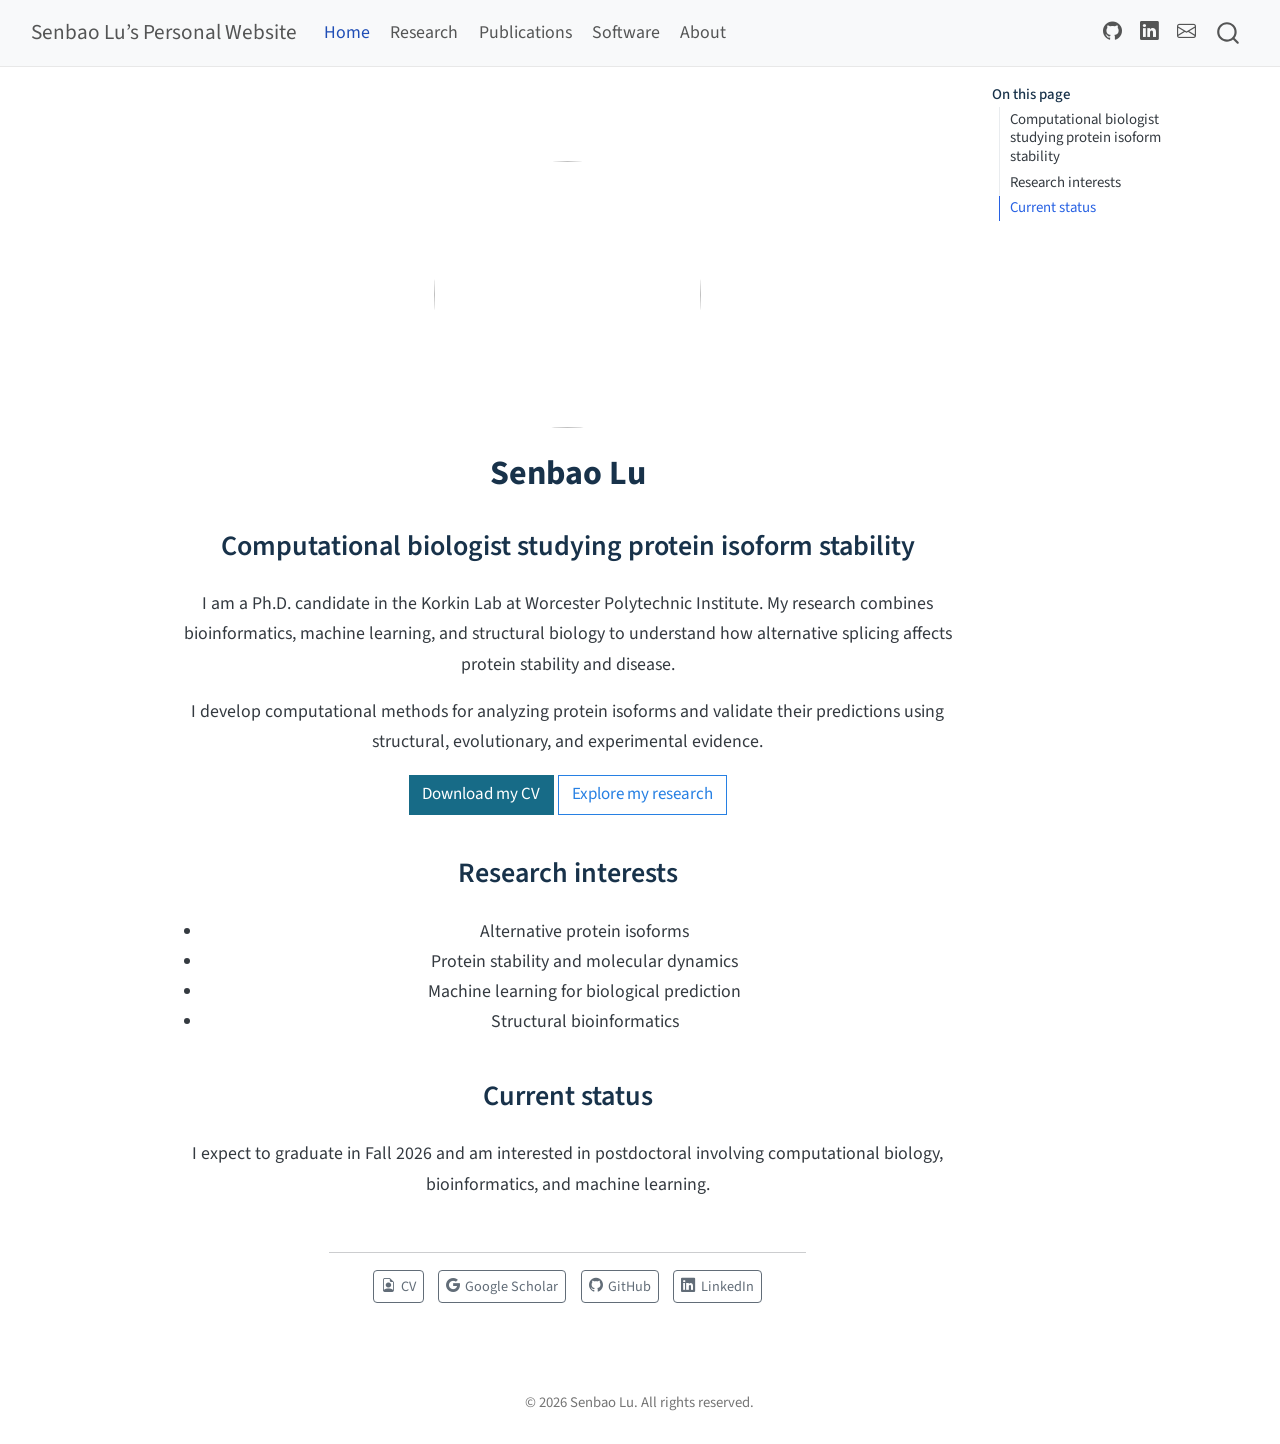
==== docs/index.html @ 3e4ff196 "Create initial personal website" ====
<!DOCTYPE html>
<html xmlns="http://www.w3.org/1999/xhtml" lang="en" xml:lang="en"><head>

<meta charset="utf-8">
<meta name="generator" content="quarto-1.10.18">

<meta name="viewport" content="width=device-width, initial-scale=1.0, user-scalable=yes">


<title>Senbao Lu – Senbao Lu’s Personal Website</title>
<style>
/* Default styles provided by pandoc.
** See https://pandoc.org/MANUAL.html#variables-for-html for config info.
*/
span.smallcaps{font-variant: small-caps;}
div.columns{display: flex; gap: 1.5em;}
div.column{flex: auto;}
@media screen {
div.columns{gap: min(4vw, 1.5em);}
div.column{overflow-x: auto;}
}
div.hanging-indent{margin-left: 1.5em; text-indent: -1.5em;}
ul.task-list{list-style: none;}
ul.task-list li input[type="checkbox"] {
  width: 0.8em;
  margin: 0 0.8em 0.2em -1em; /* quarto-specific, see https://github.com/quarto-dev/quarto-cli/issues/4556 */ 
  vertical-align: middle;
}
</style>


<script src="site_libs/quarto-nav/quarto-nav.js"></script>
<script src="site_libs/quarto-nav/headroom.min.js"></script>
<script src="site_libs/clipboard/clipboard.min.js"></script>
<script src="site_libs/quarto-search/autocomplete.umd.js"></script>
<script src="site_libs/quarto-search/fuse.min.js"></script>
<script src="site_libs/quarto-search/quarto-search.js"></script>
<meta name="quarto:offset" content="./">
<script src="site_libs/quarto-html/quarto.js" type="module"></script>
<script src="site_libs/quarto-html/tabsets/tabsets.js" type="module"></script>
<script src="site_libs/quarto-html/popper.min.js"></script>
<script src="site_libs/quarto-html/tippy.umd.min.js"></script>
<link href="site_libs/quarto-html/tippy.css" rel="stylesheet">
<link href="site_libs/quarto-html/quarto-syntax-highlighting-64a204ab8560d761af7679ceaba22944.css" rel="stylesheet" id="quarto-text-highlighting-styles">
<script src="site_libs/bootstrap/bootstrap.min.js"></script>
<link href="site_libs/bootstrap/bootstrap-icons.css" rel="stylesheet">
<link href="site_libs/bootstrap/bootstrap-445b8638c3d06994fee0907d791121c4.min.css" rel="stylesheet" append-hash="true" id="quarto-bootstrap" data-mode="light">
<script id="quarto-search-options" type="application/json">{
  "location": "navbar",
  "copy-button": false,
  "collapse-after": 3,
  "panel-placement": "end",
  "type": "overlay",
  "limit": 50,
  "keyboard-shortcut": [
    "f",
    "/",
    "s"
  ],
  "show-item-context": false,
  "language": {
    "search-no-results-text": "No results",
    "search-matching-documents-text": "matching documents",
    "search-copy-link-title": "Copy link to search",
    "search-hide-matches-text": "Hide additional matches",
    "search-more-match-text": "more match in this document",
    "search-more-matches-text": "more matches in this document",
    "search-clear-button-title": "Clear",
    "search-text-placeholder": "",
    "search-detached-cancel-button-title": "Cancel",
    "search-submit-button-title": "Submit",
    "search-label": "Search"
  }
}</script>
<style>html{ scroll-behavior: smooth; }</style>


<link rel="stylesheet" href="styles.css">
</head>

<body class="nav-fixed quarto-light">

<div id="quarto-search-results"></div>
  <header id="quarto-header" class="headroom fixed-top">
    <nav class="navbar navbar-expand-lg " data-bs-theme="dark">
      <div class="navbar-container container-fluid">
      <div class="navbar-brand-container mx-auto">
    <a class="navbar-brand" href="./index.html">
    <span class="navbar-title">Senbao Lu’s Personal Website</span>
    </a>
  </div>
            <div id="quarto-search" class="" title="Search"></div>
          <button class="navbar-toggler" type="button" data-bs-toggle="collapse" data-bs-target="#navbarCollapse" aria-controls="navbarCollapse" role="menu" aria-expanded="false" aria-label="Toggle navigation" onclick="if (window.quartoToggleHeadroom) { window.quartoToggleHeadroom(); }">
  <span class="navbar-toggler-icon"></span>
</button>
          <div class="collapse navbar-collapse" id="navbarCollapse">
            <ul class="navbar-nav navbar-nav-scroll me-auto">
  <li class="nav-item">
    <a class="nav-link active" href="./index.html" aria-current="page"> 
<span class="menu-text">Home</span></a>
  </li>  
  <li class="nav-item">
    <a class="nav-link" href="./research.html"> 
<span class="menu-text">Research</span></a>
  </li>  
  <li class="nav-item">
    <a class="nav-link" href="./publications.html"> 
<span class="menu-text">Publications</span></a>
  </li>  
  <li class="nav-item">
    <a class="nav-link" href="./software.html"> 
<span class="menu-text">Software</span></a>
  </li>  
  <li class="nav-item">
    <a class="nav-link" href="./about.html"> 
<span class="menu-text">About</span></a>
  </li>  
</ul>
            <ul class="navbar-nav navbar-nav-scroll ms-auto">
  <li class="nav-item compact">
    <a class="nav-link" href="https://github.com/samlux"> <i class="bi bi-github" role="img">
</i> 
<span class="menu-text"></span></a>
  </li>  
  <li class="nav-item compact">
    <a class="nav-link" href="https://www.linkedin.com/in/senbaolu"> <i class="bi bi-linkedin" role="img">
</i> 
<span class="menu-text"></span></a>
  </li>  
  <li class="nav-item compact">
    <a class="nav-link" href="mailto:slu3@wpi.edu"> <i class="bi bi-envelope" role="img">
</i> 
<span class="menu-text"></span></a>
  </li>  
</ul>
          </div> <!-- /navcollapse -->
            <div class="quarto-navbar-tools">
</div>
      </div> <!-- /container-fluid -->
    </nav>
</header>
<!-- content -->
<div id="quarto-content" class="quarto-container page-columns page-rows-contents page-layout-article page-navbar">
<!-- sidebar -->
<!-- margin-sidebar -->
    <div id="quarto-margin-sidebar" class="sidebar margin-sidebar">
        <nav id="TOC" role="doc-toc" class="toc-active">
    <h2 id="toc-title">On this page</h2>
  <ul>
  <li><a href="#computational-biologist-studying-protein-isoform-stability" id="toc-computational-biologist-studying-protein-isoform-stability" class="nav-link active" data-scroll-target="#computational-biologist-studying-protein-isoform-stability">Computational biologist studying protein isoform stability</a></li>
  <li><a href="#research-interests" id="toc-research-interests" class="nav-link" data-scroll-target="#research-interests">Research interests</a></li>
  <li><a href="#current-status" id="toc-current-status" class="nav-link" data-scroll-target="#current-status">Current status</a></li>
  </ul>
</nav>
    </div>
<!-- main -->
<div class="quarto-about-jolla">
  <img src="images/headshot.jpg" class="about-image
  round " style="height: 15em; width: 15em;">
 <header id="title-block-header" class="quarto-title-block default">
<div class="quarto-title">
<h1 class="title">Senbao Lu</h1>
</div>
<div class="quarto-title-meta">
  </div>
</header><main class="content" id="quarto-document-content">

<section id="computational-biologist-studying-protein-isoform-stability" class="level2">
<h2 data-anchor-id="computational-biologist-studying-protein-isoform-stability">Computational biologist studying protein isoform stability</h2>
<p>I am a Ph.D.&nbsp;candidate in the Korkin Lab at Worcester Polytechnic Institute. My research combines bioinformatics, machine learning, and structural biology to understand how alternative splicing affects protein stability and disease.</p>
<p>I develop computational methods for analyzing protein isoforms and validate their predictions using structural, evolutionary, and experimental evidence.</p>
<p><a href="files/SenbaoLu_CV.pdf" class="btn btn-primary">Download my CV</a> <a href="./research.html" class="btn btn-outline-primary">Explore my research</a></p>
</section>
<section id="research-interests" class="level2">
<h2 data-anchor-id="research-interests">Research interests</h2>
<ul>
<li>Alternative protein isoforms</li>
<li>Protein stability and molecular dynamics</li>
<li>Machine learning for biological prediction</li>
<li>Structural bioinformatics</li>
</ul>
</section>
<section id="current-status" class="level2">
<h2 data-anchor-id="current-status">Current status</h2>
<p>I expect to graduate in Fall 2026 and am interested in postdoctoral involving computational biology, bioinformatics, and machine learning.</p>


</section>
</main> 
  <hr class="about-sep">
   <div class="about-links">
  <a href="/files/SenbaoLu_CV.pdf" class="about-link" rel="" target="">
    <i class="bi bi-file-earmark-person"></i>
     <span class="about-link-text">CV</span>
  </a>
  <a href="https://scholar.google.com/citations?user=M4q8jucAAAAJ&amp;hl=en" class="about-link" rel="" target="">
    <i class="bi bi-google"></i>
     <span class="about-link-text">Google Scholar</span>
  </a>
  <a href="https://github.com/samlux" class="about-link" rel="" target="">
    <i class="bi bi-github"></i>
     <span class="about-link-text">GitHub</span>
  </a>
  <a href="https://www.linkedin.com/in/senbaolu" class="about-link" rel="" target="">
    <i class="bi bi-linkedin"></i>
     <span class="about-link-text">LinkedIn</span>
  </a>
</div>
</div>
 <!-- /main -->
<script id="quarto-html-after-body" type="application/javascript">
  window.document.addEventListener("DOMContentLoaded", function (event) {
    const isCodeAnnotation = (el) => {
      for (const clz of el.classList) {
        if (clz.startsWith('code-annotation-')) {                     
          return true;
        }
      }
      return false;
    }
    const onCopySuccess = function(e) {
      // button target
      const button = e.trigger;
      // don't keep focus
      button.blur();
      // flash "checked"
      button.classList.add('code-copy-button-checked');
      var currentTitle = button.getAttribute("title");
      button.setAttribute("title", "Copied!");
      let tooltip;
      if (window.bootstrap) {
        button.setAttribute("data-bs-toggle", "tooltip");
        button.setAttribute("data-bs-placement", "left");
        button.setAttribute("data-bs-title", "Copied!");
        tooltip = new bootstrap.Tooltip(button, 
          { trigger: "manual", 
            customClass: "code-copy-button-tooltip",
            offset: [0, -8]});
        tooltip.show();    
      }
      setTimeout(function() {
        if (tooltip) {
          tooltip.hide();
          button.removeAttribute("data-bs-title");
          button.removeAttribute("data-bs-toggle");
          button.removeAttribute("data-bs-placement");
        }
        button.setAttribute("title", currentTitle);
        button.classList.remove('code-copy-button-checked');
      }, 1000);
      // clear code selection
      e.clearSelection();
    }
    const getTextToCopy = function(trigger) {
      const outerScaffold = trigger.parentElement.cloneNode(true);
      const codeEl = outerScaffold.querySelector('code');
      for (const childEl of codeEl.children) {
        if (isCodeAnnotation(childEl)) {
          childEl.remove();
        }
      }
      return codeEl.innerText;
    }
    const clipboard = new window.ClipboardJS('.code-copy-button:not([data-in-quarto-modal])', {
      text: getTextToCopy
    });
    clipboard.on('success', onCopySuccess);
    if (window.document.getElementById('quarto-embedded-source-code-modal')) {
      const clipboardModal = new window.ClipboardJS('.code-copy-button[data-in-quarto-modal]', {
        text: getTextToCopy,
        container: window.document.getElementById('quarto-embedded-source-code-modal')
      });
      clipboardModal.on('success', onCopySuccess);
    }
      var localhostRegex = new RegExp(/^(?:http|https):\/\/localhost\:?[0-9]*\//);
      var mailtoRegex = new RegExp(/^mailto:/);
        var filterRegex = new RegExp('/' + window.location.host + '/');
      var isInternal = (href) => {
          return filterRegex.test(href) || localhostRegex.test(href) || mailtoRegex.test(href);
      }
      // Inspect non-navigation links and adorn them if external
     var links = window.document.querySelectorAll('a[href]:not(.nav-link):not(.navbar-brand):not(.toc-action):not(.sidebar-link):not(.sidebar-item-toggle):not(.pagination-link):not(.no-external):not([aria-hidden]):not(.dropdown-item):not(.quarto-navigation-tool):not(.about-link)');
      for (var i=0; i<links.length; i++) {
        const link = links[i];
        if (!isInternal(link.href)) {
          // undo the damage that might have been done by quarto-nav.js in the case of
          // links that we want to consider external
          if (link.dataset.originalHref !== undefined) {
            link.href = link.dataset.originalHref;
          }
        }
      }
    function tippyHover(el, contentFn, onTriggerFn, onUntriggerFn) {
      const config = {
        allowHTML: true,
        maxWidth: 500,
        delay: 100,
        arrow: false,
        appendTo: function(el) {
            return el.parentElement;
        },
        interactive: true,
        interactiveBorder: 10,
        theme: 'quarto',
        placement: 'bottom-start',
      };
      if (contentFn) {
        config.content = contentFn;
      }
      if (onTriggerFn) {
        config.onTrigger = onTriggerFn;
      }
      if (onUntriggerFn) {
        config.onUntrigger = onUntriggerFn;
      }
      window.tippy(el, config); 
    }
    const noterefs = window.document.querySelectorAll('a[role="doc-noteref"]');
    for (var i=0; i<noterefs.length; i++) {
      const ref = noterefs[i];
      tippyHover(ref, function() {
        // use id or data attribute instead here
        let href = ref.getAttribute('data-footnote-href') || ref.getAttribute('href');
        try { href = new URL(href).hash; } catch {}
        const id = href.replace(/^#\/?/, "");
        const note = window.document.getElementById(id);
        if (note) {
          return note.innerHTML;
        } else {
          return "";
        }
      });
    }
    const xrefs = window.document.querySelectorAll('a.quarto-xref');
    const processXRef = (id, note) => {
      // Strip column container classes
      const stripColumnClz = (el) => {
        el.classList.remove("page-full", "page-columns");
        if (el.children) {
          for (const child of el.children) {
            stripColumnClz(child);
          }
        }
      }
      stripColumnClz(note)
      if (id === null || id.startsWith('sec-')) {
        // Special case sections, only their first couple elements
        const container = document.createElement("div");
        if (note.children && note.children.length > 2) {
          container.appendChild(note.children[0].cloneNode(true));
          for (let i = 1; i < note.children.length; i++) {
            const child = note.children[i];
            if (child.tagName === "P" && child.innerText === "") {
              continue;
            } else {
              container.appendChild(child.cloneNode(true));
              break;
            }
          }
          if (window.Quarto?.typesetMath) {
            window.Quarto.typesetMath(container);
          }
          return container.innerHTML
        } else {
          if (window.Quarto?.typesetMath) {
            window.Quarto.typesetMath(note);
          }
          return note.innerHTML;
        }
      } else {
        // Remove any anchor links if they are present
        const anchorLink = note.querySelector('a.anchorjs-link');
        if (anchorLink) {
          anchorLink.remove();
        }
        if (window.Quarto?.typesetMath) {
          window.Quarto.typesetMath(note);
        }
        if (note.classList.contains("callout")) {
          return note.outerHTML;
        } else {
          return note.innerHTML;
        }
      }
    }
    for (var i=0; i<xrefs.length; i++) {
      const xref = xrefs[i];
      tippyHover(xref, undefined, function(instance) {
        instance.disable();
        let url = xref.getAttribute('href');
        let hash = undefined; 
        if (url.startsWith('#')) {
          hash = url;
        } else {
          try { hash = new URL(url).hash; } catch {}
        }
        if (hash) {
          const id = hash.replace(/^#\/?/, "");
          const note = window.document.getElementById(id);
          if (note !== null) {
            try {
              const html = processXRef(id, note.cloneNode(true));
              instance.setContent(html);
            } finally {
              instance.enable();
              instance.show();
            }
          } else {
            // See if we can fetch this
            fetch(url.split('#')[0])
            .then(res => res.text())
            .then(html => {
              const parser = new DOMParser();
              const htmlDoc = parser.parseFromString(html, "text/html");
              const note = htmlDoc.getElementById(id);
              if (note !== null) {
                const html = processXRef(id, note);
                instance.setContent(html);
              } 
            }).finally(() => {
              instance.enable();
              instance.show();
            });
          }
        } else {
          // See if we can fetch a full url (with no hash to target)
          // This is a special case and we should probably do some content thinning / targeting
          fetch(url)
          .then(res => res.text())
          .then(html => {
            const parser = new DOMParser();
            const htmlDoc = parser.parseFromString(html, "text/html");
            const note = htmlDoc.querySelector('main.content');
            if (note !== null) {
              // This should only happen for chapter cross references
              // (since there is no id in the URL)
              // remove the first header
              if (note.children.length > 0 && note.children[0].tagName === "HEADER") {
                note.children[0].remove();
              }
              const html = processXRef(null, note);
              instance.setContent(html);
            } 
          }).finally(() => {
            instance.enable();
            instance.show();
          });
        }
      }, function(instance) {
      });
    }
        let selectedAnnoteEl;
        const selectorForAnnotation = ( cell, annotation) => {
          let cellAttr = 'data-code-cell="' + cell + '"';
          let lineAttr = 'data-code-annotation="' +  annotation + '"';
          const selector = 'span[' + cellAttr + '][' + lineAttr + ']';
          return selector;
        }
        const selectCodeLines = (annoteEl) => {
          const doc = window.document;
          const targetCell = annoteEl.getAttribute("data-target-cell");
          const targetAnnotation = annoteEl.getAttribute("data-target-annotation");
          const annoteSpan = window.document.querySelector(selectorForAnnotation(targetCell, targetAnnotation));
          const lines = annoteSpan.getAttribute("data-code-lines").split(",");
          const lineIds = lines.map((line) => {
            return targetCell + "-" + line;
          })
          let top = null;
          let height = null;
          let parent = null;
          if (lineIds.length > 0) {
              //compute the position of the single el (top and bottom and make a div)
              const el = window.document.getElementById(lineIds[0]);
              top = el.offsetTop;
              height = el.offsetHeight;
              parent = el.parentElement.parentElement;
            if (lineIds.length > 1) {
              const lastEl = window.document.getElementById(lineIds[lineIds.length - 1]);
              const bottom = lastEl.offsetTop + lastEl.offsetHeight;
              height = bottom - top;
            }
            if (top !== null && height !== null && parent !== null) {
              // cook up a div (if necessary) and position it 
              let div = window.document.getElementById("code-annotation-line-highlight");
              if (div === null) {
                div = window.document.createElement("div");
                div.setAttribute("id", "code-annotation-line-highlight");
                div.style.position = 'absolute';
                parent.appendChild(div);
              }
              div.style.top = top - 2 + "px";
              div.style.height = height + 4 + "px";
              div.style.left = 0;
              let gutterDiv = window.document.getElementById("code-annotation-line-highlight-gutter");
              if (gutterDiv === null) {
                gutterDiv = window.document.createElement("div");
                gutterDiv.setAttribute("id", "code-annotation-line-highlight-gutter");
                gutterDiv.style.position = 'absolute';
                const codeCell = window.document.getElementById(targetCell);
                const gutter = codeCell.querySelector('.code-annotation-gutter');
                gutter.appendChild(gutterDiv);
              }
              gutterDiv.style.top = top - 2 + "px";
              gutterDiv.style.height = height + 4 + "px";
            }
            selectedAnnoteEl = annoteEl;
          }
        };
        const unselectCodeLines = () => {
          const elementsIds = ["code-annotation-line-highlight", "code-annotation-line-highlight-gutter"];
          elementsIds.forEach((elId) => {
            const div = window.document.getElementById(elId);
            if (div) {
              div.remove();
            }
          });
          selectedAnnoteEl = undefined;
        };
          // Handle positioning of the toggle
      window.addEventListener(
        "resize",
        throttle(() => {
          elRect = undefined;
          if (selectedAnnoteEl) {
            selectCodeLines(selectedAnnoteEl);
          }
        }, 10)
      );
      function throttle(fn, ms) {
      let throttle = false;
      let timer;
        return (...args) => {
          if(!throttle) { // first call gets through
              fn.apply(this, args);
              throttle = true;
          } else { // all the others get throttled
              if(timer) clearTimeout(timer); // cancel #2
              timer = setTimeout(() => {
                fn.apply(this, args);
                timer = throttle = false;
              }, ms);
          }
        };
      }
        // Attach click handler to the DT
        const annoteDls = window.document.querySelectorAll('dt[data-target-cell]');
        for (const annoteDlNode of annoteDls) {
          annoteDlNode.addEventListener('click', (event) => {
            const clickedEl = event.target;
            if (clickedEl !== selectedAnnoteEl) {
              unselectCodeLines();
              const activeEl = window.document.querySelector('dt[data-target-cell].code-annotation-active');
              if (activeEl) {
                activeEl.classList.remove('code-annotation-active');
              }
              selectCodeLines(clickedEl);
              clickedEl.classList.add('code-annotation-active');
            } else {
              // Unselect the line
              unselectCodeLines();
              clickedEl.classList.remove('code-annotation-active');
            }
          });
        }
    const findCites = (el) => {
      const parentEl = el.parentElement;
      if (parentEl) {
        const cites = parentEl.dataset.cites;
        if (cites) {
          return {
            el,
            cites: cites.split(' ')
          };
        } else {
          return findCites(el.parentElement)
        }
      } else {
        return undefined;
      }
    };
    var bibliorefs = window.document.querySelectorAll('a[role="doc-biblioref"]');
    for (var i=0; i<bibliorefs.length; i++) {
      const ref = bibliorefs[i];
      const citeInfo = findCites(ref);
      if (citeInfo) {
        tippyHover(citeInfo.el, function() {
          var popup = window.document.createElement('div');
          citeInfo.cites.forEach(function(cite) {
            var citeDiv = window.document.createElement('div');
            citeDiv.classList.add('hanging-indent');
            citeDiv.classList.add('csl-entry');
            var biblioDiv = window.document.getElementById('ref-' + cite);
            if (biblioDiv) {
              citeDiv.innerHTML = biblioDiv.innerHTML;
            }
            popup.appendChild(citeDiv);
          });
          return popup.innerHTML;
        });
      }
    }
  });
  </script>
</div> <!-- /content -->
<footer class="footer">
  <div class="nav-footer">
    <div class="nav-footer-left">
      &nbsp;
    </div>   
    <div class="nav-footer-center">
<p>© 2026 Senbao Lu. All rights reserved.</p>
</div>
    <div class="nav-footer-right">
      &nbsp;
    </div>
  </div>
</footer>




<script src="site_libs/quarto-html/zenscroll-min.js"></script>
</body></html>
---- docs/site_libs/quarto-html/tippy.css ----
.tippy-box[data-animation=fade][data-state=hidden]{opacity:0}[data-tippy-root]{max-width:calc(100vw - 10px)}.tippy-box{position:relative;background-color:#333;color:#fff;border-radius:4px;font-size:14px;line-height:1.4;white-space:normal;outline:0;transition-property:transform,visibility,opacity}.tippy-box[data-placement^=top]>.tippy-arrow{bottom:0}.tippy-box[data-placement^=top]>.tippy-arrow:before{bottom:-7px;left:0;border-width:8px 8px 0;border-top-color:initial;transform-origin:center top}.tippy-box[data-placement^=bottom]>.tippy-arrow{top:0}.tippy-box[data-placement^=bottom]>.tippy-arrow:before{top:-7px;left:0;border-width:0 8px 8px;border-bottom-color:initial;transform-origin:center bottom}.tippy-box[data-placement^=left]>.tippy-arrow{right:0}.tippy-box[data-placement^=left]>.tippy-arrow:before{border-width:8px 0 8px 8px;border-left-color:initial;right:-7px;transform-origin:center left}.tippy-box[data-placement^=right]>.tippy-arrow{left:0}.tippy-box[data-placement^=right]>.tippy-arrow:before{left:-7px;border-width:8px 8px 8px 0;border-right-color:initial;transform-origin:center right}.tippy-box[data-inertia][data-state=visible]{transition-timing-function:cubic-bezier(.54,1.5,.38,1.11)}.tippy-arrow{width:16px;height:16px;color:#333}.tippy-arrow:before{content:"";position:absolute;border-color:transparent;border-style:solid}.tippy-content{position:relative;padding:5px 9px;z-index:1}
---- docs/site_libs/quarto-html/quarto-syntax-highlighting-64a204ab8560d761af7679ceaba22944.css ----
/* quarto syntax highlight colors */
:root {
  --quarto-hl-ot-color: #003B4F;
  --quarto-hl-at-color: #657422;
  --quarto-hl-ss-color: #20794D;
  --quarto-hl-an-color: #5E5E5E;
  --quarto-hl-fu-color: #4758AB;
  --quarto-hl-st-color: #20794D;
  --quarto-hl-cf-color: #003B4F;
  --quarto-hl-op-color: #5E5E5E;
  --quarto-hl-er-color: #AD0000;
  --quarto-hl-bn-color: #AD0000;
  --quarto-hl-al-color: #AD0000;
  --quarto-hl-va-color: #111111;
  --quarto-hl-bu-color: inherit;
  --quarto-hl-ex-color: inherit;
  --quarto-hl-pp-color: #AD0000;
  --quarto-hl-in-color: #5E5E5E;
  --quarto-hl-vs-color: #20794D;
  --quarto-hl-wa-color: #5E5E5E;
  --quarto-hl-do-color: #5E5E5E;
  --quarto-hl-im-color: #00769E;
  --quarto-hl-ch-color: #20794D;
  --quarto-hl-dt-color: #AD0000;
  --quarto-hl-fl-color: #AD0000;
  --quarto-hl-co-color: #5E5E5E;
  --quarto-hl-cv-color: #5E5E5E;
  --quarto-hl-cn-color: #8f5902;
  --quarto-hl-sc-color: #5E5E5E;
  --quarto-hl-dv-color: #AD0000;
  --quarto-hl-kw-color: #003B4F;
}

/* other quarto variables */
:root {
  --quarto-font-monospace: SFMono-Regular, Menlo, Monaco, Consolas, "Liberation Mono", "Courier New", monospace;
}

/* syntax highlight based on Pandoc's rules */
pre > code.sourceCode > span {
  color: #003B4F;
}

code.sourceCode > span {
  color: #003B4F;
}

div.sourceCode,
div.sourceCode pre.sourceCode {
  color: #003B4F;
}

/* Normal */
code span {
  color: #003B4F;
}

/* Alert */
code span.al {
  color: #AD0000;
  font-style: inherit;
}

/* Annotation */
code span.an {
  color: #5E5E5E;
  font-style: inherit;
}

/* Attribute */
code span.at {
  color: #657422;
  font-style: inherit;
}

/* BaseN */
code span.bn {
  color: #AD0000;
  font-style: inherit;
}

/* BuiltIn */
code span.bu {
  font-style: inherit;
}

/* ControlFlow */
code span.cf {
  color: #003B4F;
  font-weight: bold;
  font-style: inherit;
}

/* Char */
code span.ch {
  color: #20794D;
  font-style: inherit;
}

/* Constant */
code span.cn {
  color: #8f5902;
  font-style: inherit;
}

/* Comment */
code span.co {
  color: #5E5E5E;
  font-style: inherit;
}

/* CommentVar */
code span.cv {
  color: #5E5E5E;
  font-style: italic;
}

/* Documentation */
code span.do {
  color: #5E5E5E;
  font-style: italic;
}

/* DataType */
code span.dt {
  color: #AD0000;
  font-style: inherit;
}

/* DecVal */
code span.dv {
  color: #AD0000;
  font-style: inherit;
}

/* Error */
code span.er {
  color: #AD0000;
  font-style: inherit;
}

/* Extension */
code span.ex {
  font-style: inherit;
}

/* Float */
code span.fl {
  color: #AD0000;
  font-style: inherit;
}

/* Function */
code span.fu {
  color: #4758AB;
  font-style: inherit;
}

/* Import */
code span.im {
  color: #00769E;
  font-style: inherit;
}

/* Information */
code span.in {
  color: #5E5E5E;
  font-style: inherit;
}

/* Keyword */
code span.kw {
  color: #003B4F;
  font-weight: bold;
  font-style: inherit;
}

/* Operator */
code span.op {
  color: #5E5E5E;
  font-style: inherit;
}

/* Other */
code span.ot {
  color: #003B4F;
  font-style: inherit;
}

/* Preprocessor */
code span.pp {
  color: #AD0000;
  font-style: inherit;
}

/* SpecialChar */
code span.sc {
  color: #5E5E5E;
  font-style: inherit;
}

/* SpecialString */
code span.ss {
  color: #20794D;
  font-style: inherit;
}

/* String */
code span.st {
  color: #20794D;
  font-style: inherit;
}

/* Variable */
code span.va {
  color: #111111;
  font-style: inherit;
}

/* VerbatimString */
code span.vs {
  color: #20794D;
  font-style: inherit;
}

/* Warning */
code span.wa {
  color: #5E5E5E;
  font-style: italic;
}

.prevent-inlining {
  content: "</";
}

/*# sourceMappingURL=9d8d5bb603a83b8298b89080a598c93b.css.map */
---- docs/styles.css ----
/* Main page width and typography */
body {
  font-size: 1.05rem;
  line-height: 1.7;
}

main {
  max-width: 1050px;
}

/* Headings */
h1, h2, h3 {
  color: #18324a;
}

h1 {
  font-weight: 700;
}

h2 {
  margin-top: 2.5rem;
}

/* Links */
a {
  color: #176b87;
}

/* Images */
img {
  border-radius: 6px;
}

/* Navigation bar */
.navbar {
  border-bottom: 1px solid #e8e8e8;
}

/* Buttons */
.btn-primary {
  background-color: #176b87;
  border-color: #176b87;
}
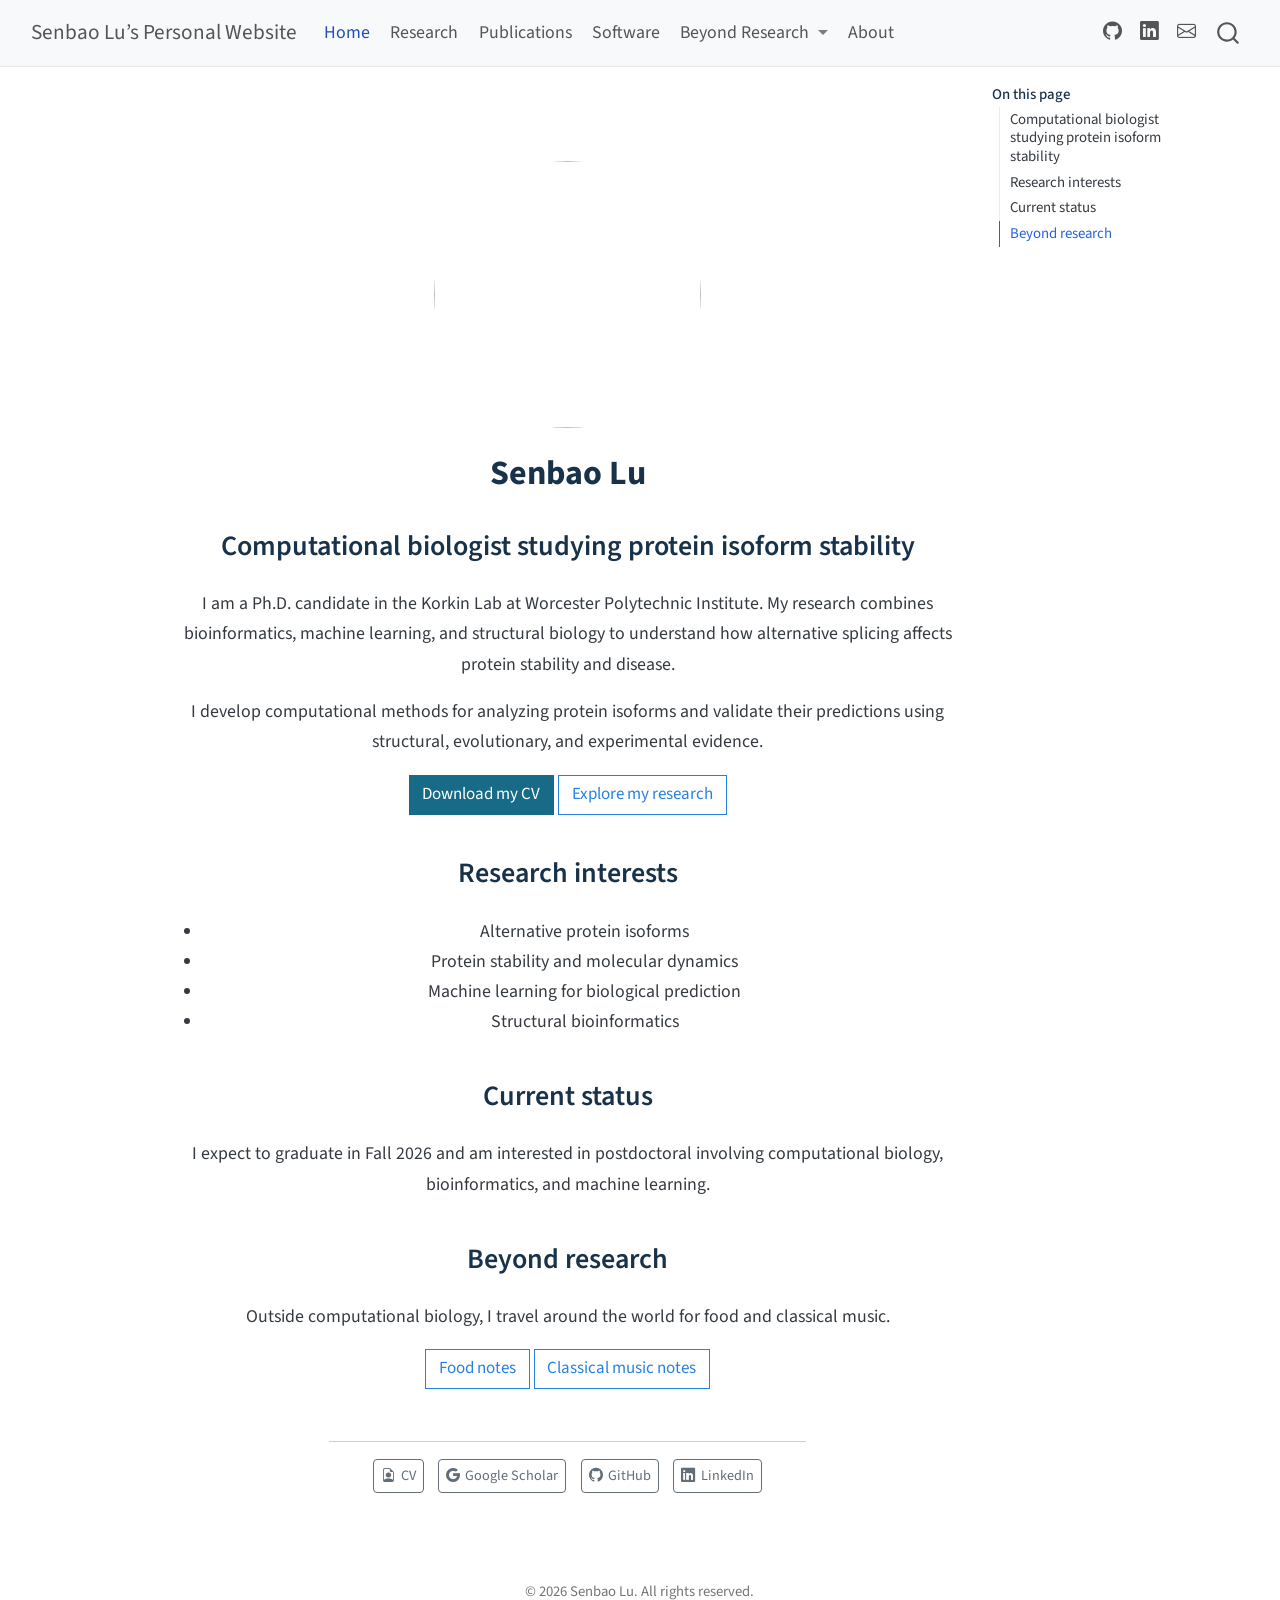
==== commit 79239052: "Update website structure" ====
--- a/docs/index.html
+++ b/docs/index.html
@@ -111,6 +111,21 @@
     <a class="nav-link" href="./software.html"> 
 <span class="menu-text">Software</span></a>
   </li>  
+  <li class="nav-item dropdown ">
+    <a class="nav-link dropdown-toggle" href="#" id="nav-menu-beyond-research" role="link" data-bs-toggle="dropdown" aria-expanded="false">
+ <span class="menu-text">Beyond Research</span>
+    </a>
+    <ul class="dropdown-menu" aria-labelledby="nav-menu-beyond-research">    
+        <li>
+    <a class="dropdown-item" href="./food/index.html">
+ <span class="dropdown-text">Food</span></a>
+  </li>  
+        <li>
+    <a class="dropdown-item" href="./music/index.html">
+ <span class="dropdown-text">Classical Music</span></a>
+  </li>  
+    </ul>
+  </li>
   <li class="nav-item">
     <a class="nav-link" href="./about.html"> 
 <span class="menu-text">About</span></a>
@@ -150,6 +165,7 @@
   <li><a href="#computational-biologist-studying-protein-isoform-stability" id="toc-computational-biologist-studying-protein-isoform-stability" class="nav-link active" data-scroll-target="#computational-biologist-studying-protein-isoform-stability">Computational biologist studying protein isoform stability</a></li>
   <li><a href="#research-interests" id="toc-research-interests" class="nav-link" data-scroll-target="#research-interests">Research interests</a></li>
   <li><a href="#current-status" id="toc-current-status" class="nav-link" data-scroll-target="#current-status">Current status</a></li>
+  <li><a href="#beyond-research" id="toc-beyond-research" class="nav-link" data-scroll-target="#beyond-research">Beyond research</a></li>
   </ul>
 </nav>
     </div>
@@ -183,6 +199,11 @@
 <section id="current-status" class="level2">
 <h2 data-anchor-id="current-status">Current status</h2>
 <p>I expect to graduate in Fall 2026 and am interested in postdoctoral involving computational biology, bioinformatics, and machine learning.</p>
+</section>
+<section id="beyond-research" class="level2">
+<h2 data-anchor-id="beyond-research">Beyond research</h2>
+<p>Outside computational biology, I travel around the world for food and classical music.</p>
+<p><a href="./food/index.html" class="btn btn-outline-primary">Food notes</a> <a href="./music/index.html" class="btn btn-outline-primary">Classical music notes</a></p>
 
 
 </section>
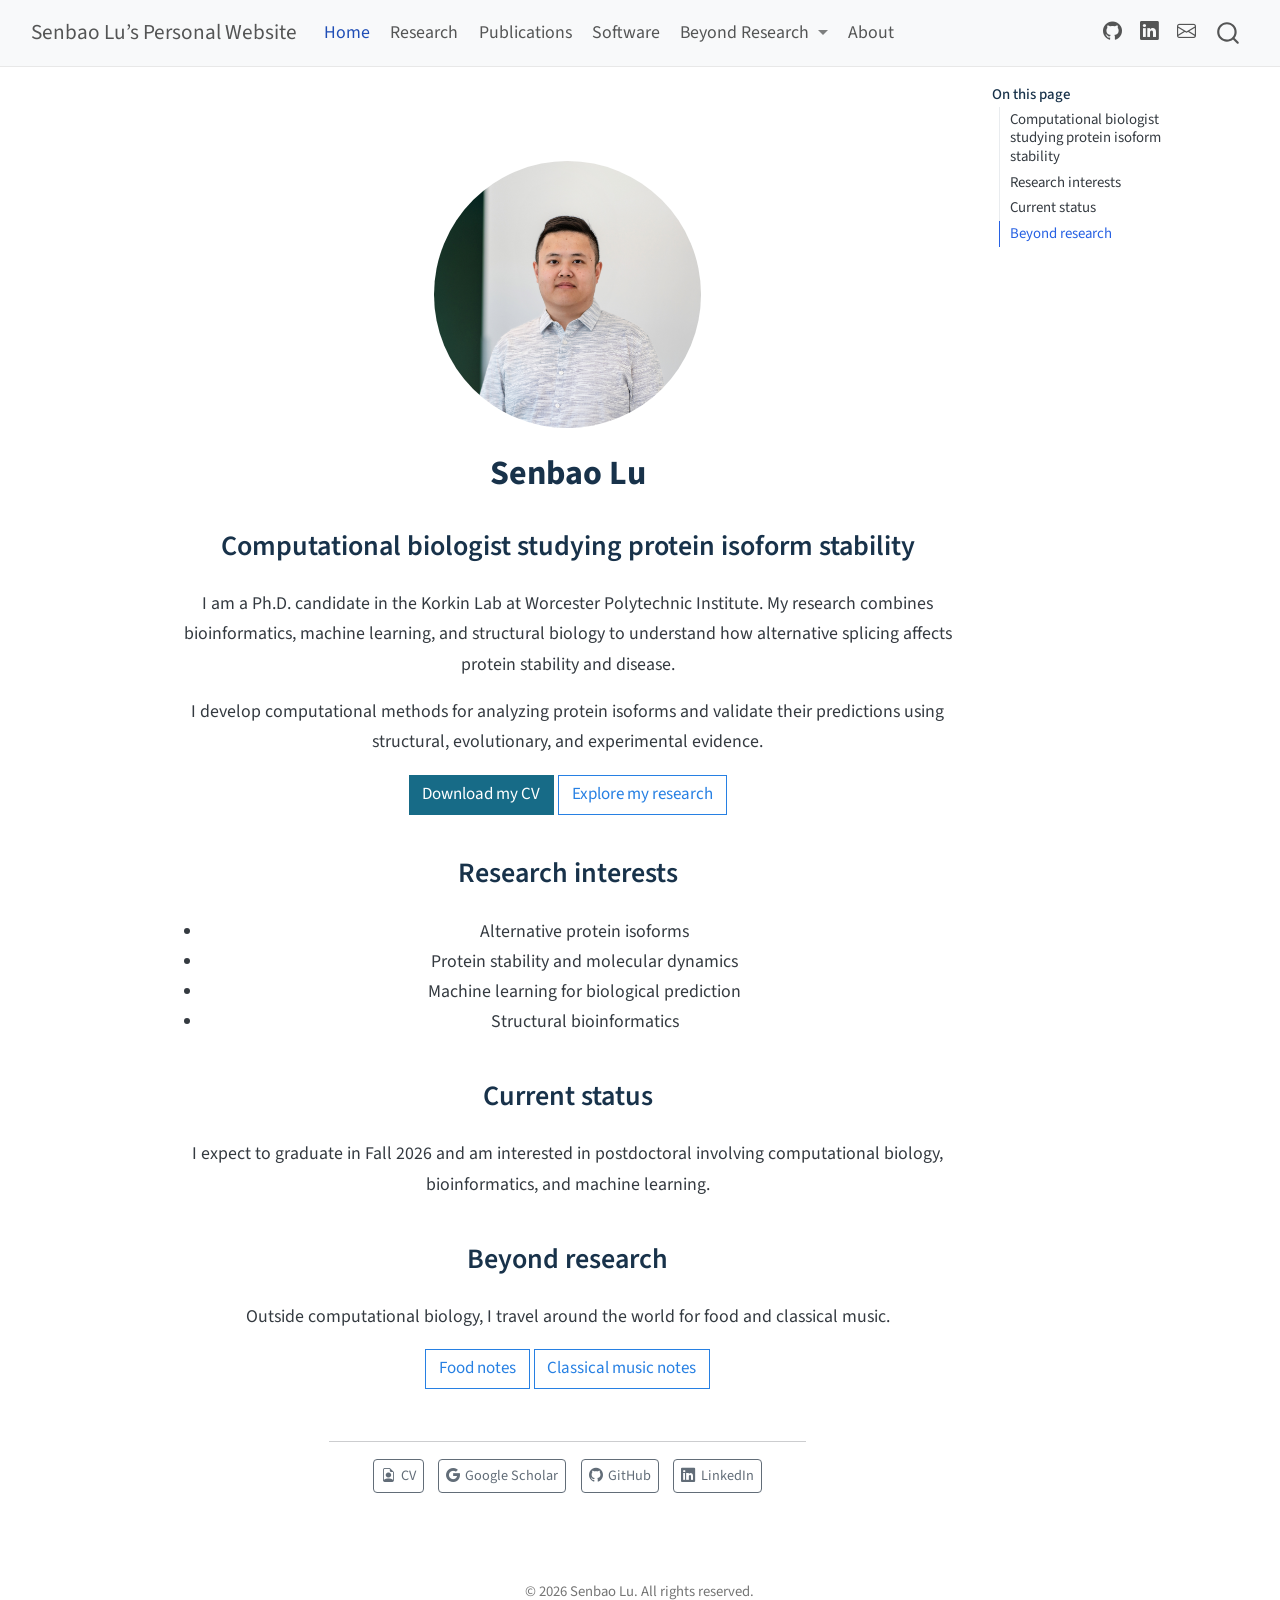
==== commit 9cfa8fa4: "Update Vandelvira" ====
--- a/docs/index.html
+++ b/docs/index.html
@@ -171,7 +171,7 @@
     </div>
 <!-- main -->
 <div class="quarto-about-jolla">
-  <img src="images/headshot.jpg" class="about-image
+  <img src="images/Headshot.JPG" class="about-image
   round " style="height: 15em; width: 15em;">
  <header id="title-block-header" class="quarto-title-block default">
 <div class="quarto-title">
